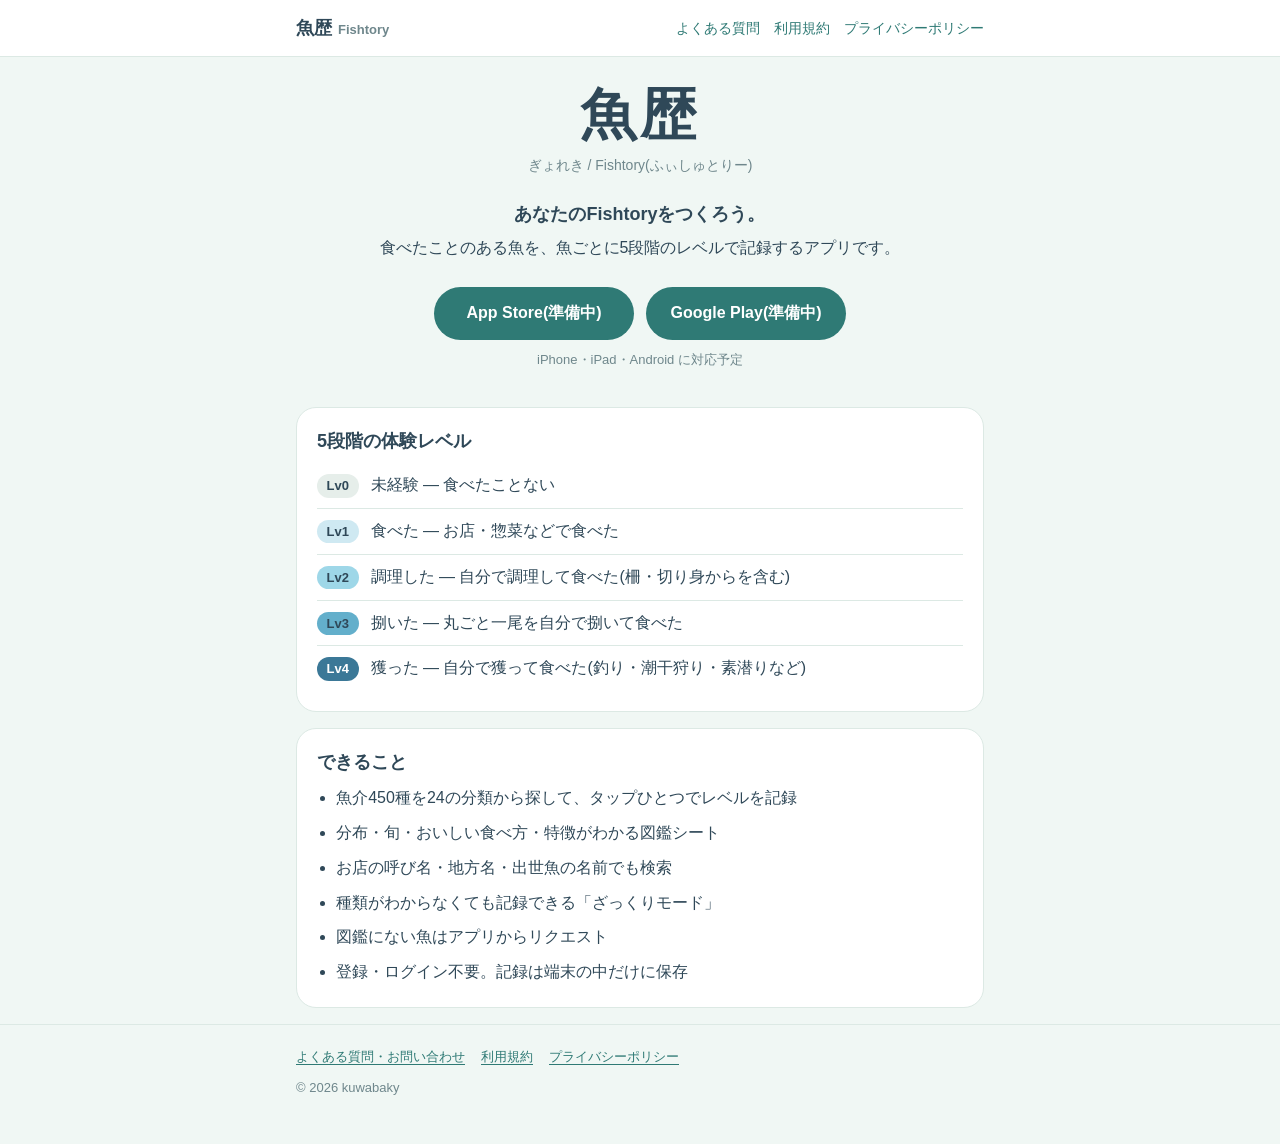
==== index.html @ 430a4dfd "魚歴の公開ページ(サポート・利用規約・プライバシーポリシー)を追加 Co-Authored-By: Claude Opus 5.5 <noreply@anthropic.com>" ====
<!doctype html>
<html lang="ja">
<head>
  <meta charset="utf-8">
  <meta name="viewport" content="width=device-width, initial-scale=1">
  <title>魚歴(Fishtory)</title>
  <meta name="description" content="食べたことのある魚を、魚ごとに5段階のレベルで記録するアプリ「魚歴(Fishtory)」の公式サイトです。">
  <meta name="theme-color" content="#f0f7f4" media="(prefers-color-scheme: light)">
  <meta name="theme-color" content="#13222a" media="(prefers-color-scheme: dark)">
  <link rel="stylesheet" href="style.css">
</head>
<body>
  <header class="site-header">
    <div class="wrap">
      <a class="brand" href="./">魚歴<small>Fishtory</small></a>
      <nav class="site-nav" aria-label="サイト内">
        <a href="support.html">よくある質問</a>
        <a href="terms.html">利用規約</a>
        <a href="privacy.html">プライバシーポリシー</a>
      </nav>
    </div>
  </header>

  <main class="wrap">
    <section class="hero">
      <p class="logo">魚歴</p>
      <p class="reading">ぎょれき / Fishtory(ふぃしゅとりー)</p>
      <p class="pitch">あなたのFishtoryをつくろう。</p>
      <p>食べたことのある魚を、魚ごとに5段階のレベルで記録するアプリです。</p>
      <div class="stores">
        <!-- 公開後にストアのURLへ差し替える -->
        <a class="store-link" href="#">App Store(準備中)</a>
        <a class="store-link" href="#">Google Play(準備中)</a>
      </div>
      <p class="note">iPhone・iPad・Android に対応予定</p>
    </section>

    <section class="card">
      <h2>5段階の体験レベル</h2>
      <ul class="levels">
        <li><span class="lv lv0">Lv0</span><span>未経験 — 食べたことない</span></li>
        <li><span class="lv lv1">Lv1</span><span>食べた — お店・惣菜などで食べた</span></li>
        <li><span class="lv lv2">Lv2</span><span>調理した — 自分で調理して食べた(柵・切り身からを含む)</span></li>
        <li><span class="lv lv3">Lv3</span><span>捌いた — 丸ごと一尾を自分で捌いて食べた</span></li>
        <li><span class="lv lv4">Lv4</span><span>獲った — 自分で獲って食べた(釣り・潮干狩り・素潜りなど)</span></li>
      </ul>
    </section>

    <section class="card">
      <h2>できること</h2>
      <ul class="features">
        <li>魚介450種を24の分類から探して、タップひとつでレベルを記録</li>
        <li>分布・旬・おいしい食べ方・特徴がわかる図鑑シート</li>
        <li>お店の呼び名・地方名・出世魚の名前でも検索</li>
        <li>種類がわからなくても記録できる「ざっくりモード」</li>
        <li>図鑑にない魚はアプリからリクエスト</li>
        <li>登録・ログイン不要。記録は端末の中だけに保存</li>
      </ul>
    </section>
  </main>

  <footer class="site-footer">
    <div class="wrap">
      <nav aria-label="フッター">
        <a href="support.html">よくある質問・お問い合わせ</a>
        <a href="terms.html">利用規約</a>
        <a href="privacy.html">プライバシーポリシー</a>
      </nav>
      <p>&copy; 2026 kuwabaky</p>
    </div>
  </footer>
</body>
</html>
---- style.css ----
/* 魚歴(Fishtory)サイト共通スタイル。配色はアプリの src/shared/theme.ts に合わせる。 */

:root {
  --bg: #f0f7f4;
  --surface: #ffffff;
  --ink: #2f4858;
  --sub: #6f878c;
  --border: #dce9e4;
  --primary: #2f7a75;
  --accent: #7fc8be;
  --soft: #e3f1ee;
  --radius: 20px;
  color-scheme: light dark;
}

@media (prefers-color-scheme: dark) {
  :root {
    --bg: #13222a;
    --surface: #1b2e37;
    --ink: #e4eeeb;
    --sub: #9bb0b4;
    --border: #2a424b;
    --primary: #7fc8be;
    --accent: #4fa6a0;
    --soft: #20383f;
  }
}

*,
*::before,
*::after {
  box-sizing: border-box;
}

html {
  -webkit-text-size-adjust: 100%;
}

body {
  margin: 0;
  background: var(--bg);
  color: var(--ink);
  font-family: -apple-system, BlinkMacSystemFont, "Hiragino Sans", "Hiragino Kaku Gothic ProN",
    "Noto Sans JP", "Yu Gothic UI", Meiryo, sans-serif;
  font-size: 16px;
  line-height: 1.8;
  overflow-wrap: anywhere;
}

a {
  color: var(--primary);
  text-underline-offset: 3px;
}

.wrap {
  max-width: 720px;
  margin: 0 auto;
  padding: 0 16px;
}

/* ヘッダー */
.site-header {
  border-bottom: 1px solid var(--border);
  background: var(--surface);
}

.site-header .wrap {
  display: flex;
  flex-wrap: wrap;
  align-items: center;
  justify-content: space-between;
  gap: 8px 16px;
  padding-top: 12px;
  padding-bottom: 12px;
}

.brand {
  color: var(--ink);
  font-weight: 800;
  font-size: 18px;
  text-decoration: none;
}

.brand small {
  color: var(--sub);
  font-weight: 600;
  font-size: 13px;
  margin-left: 6px;
}

.site-nav {
  display: flex;
  flex-wrap: wrap;
  gap: 4px 14px;
  font-size: 14px;
}

.site-nav a {
  text-decoration: none;
}

.site-nav a[aria-current="page"] {
  color: var(--ink);
  font-weight: 700;
}

/* 本文 */
main {
  padding: 32px 0 48px;
}

h1 {
  font-size: 26px;
  line-height: 1.4;
  margin: 0 0 8px;
}

h2 {
  font-size: 18px;
  line-height: 1.5;
  margin: 32px 0 8px;
}

p {
  margin: 0 0 12px;
}

.meta {
  color: var(--sub);
  font-size: 14px;
  margin-bottom: 24px;
}

.card {
  background: var(--surface);
  border: 1px solid var(--border);
  border-radius: var(--radius);
  padding: 20px;
  margin: 16px 0;
}

.card > h2:first-child {
  margin-top: 0;
}

.placeholder {
  background: var(--soft);
  border-radius: 6px;
  padding: 0 4px;
}

/* トップページ */
.hero {
  text-align: center;
  padding: 24px 0 8px;
}

.hero .logo {
  font-size: 56px;
  font-weight: 800;
  letter-spacing: 0.08em;
  margin: 0;
  line-height: 1.2;
}

.hero .reading {
  color: var(--sub);
  font-size: 14px;
  margin: 4px 0 20px;
}

.hero .pitch {
  font-size: 18px;
  font-weight: 700;
  margin-bottom: 4px;
}

.stores {
  display: flex;
  flex-wrap: wrap;
  justify-content: center;
  gap: 12px;
  margin: 24px 0 8px;
}

.store-link {
  display: inline-block;
  min-width: 200px;
  padding: 12px 20px;
  border-radius: 999px;
  background: var(--primary);
  color: var(--surface);
  font-weight: 700;
  text-align: center;
  text-decoration: none;
}

@media (prefers-color-scheme: dark) {
  .store-link {
    color: #13222a;
  }
}

.note {
  color: var(--sub);
  font-size: 13px;
}

.levels {
  list-style: none;
  padding: 0;
  margin: 0;
}

.levels li {
  display: flex;
  gap: 12px;
  align-items: baseline;
  padding: 8px 0;
  border-bottom: 1px solid var(--border);
}

.levels li:last-child {
  border-bottom: 0;
}

.lv {
  flex: none;
  display: inline-block;
  min-width: 3.2em;
  padding: 0 8px;
  border-radius: 999px;
  font-size: 13px;
  font-weight: 700;
  text-align: center;
  color: #2f4858;
}

.lv0 { background: #e6eeea; }
.lv1 { background: #cfe9f2; }
.lv2 { background: #9ed7e8; }
.lv3 { background: #63afcb; }
.lv4 { background: #3b7897; color: #ffffff; }

.features {
  padding-left: 1.2em;
  margin: 0;
}

.features li + li {
  margin-top: 6px;
}

/* よくある質問 */
.faq details {
  background: var(--surface);
  border: 1px solid var(--border);
  border-radius: var(--radius);
  padding: 14px 20px;
  margin: 12px 0;
}

.faq summary {
  cursor: pointer;
  font-weight: 700;
  list-style-position: outside;
}

.faq details[open] summary {
  margin-bottom: 8px;
}

/* フッター */
.site-footer {
  border-top: 1px solid var(--border);
  color: var(--sub);
  font-size: 13px;
  padding: 20px 0 32px;
}

.site-footer nav {
  display: flex;
  flex-wrap: wrap;
  gap: 4px 16px;
  margin-bottom: 8px;
}
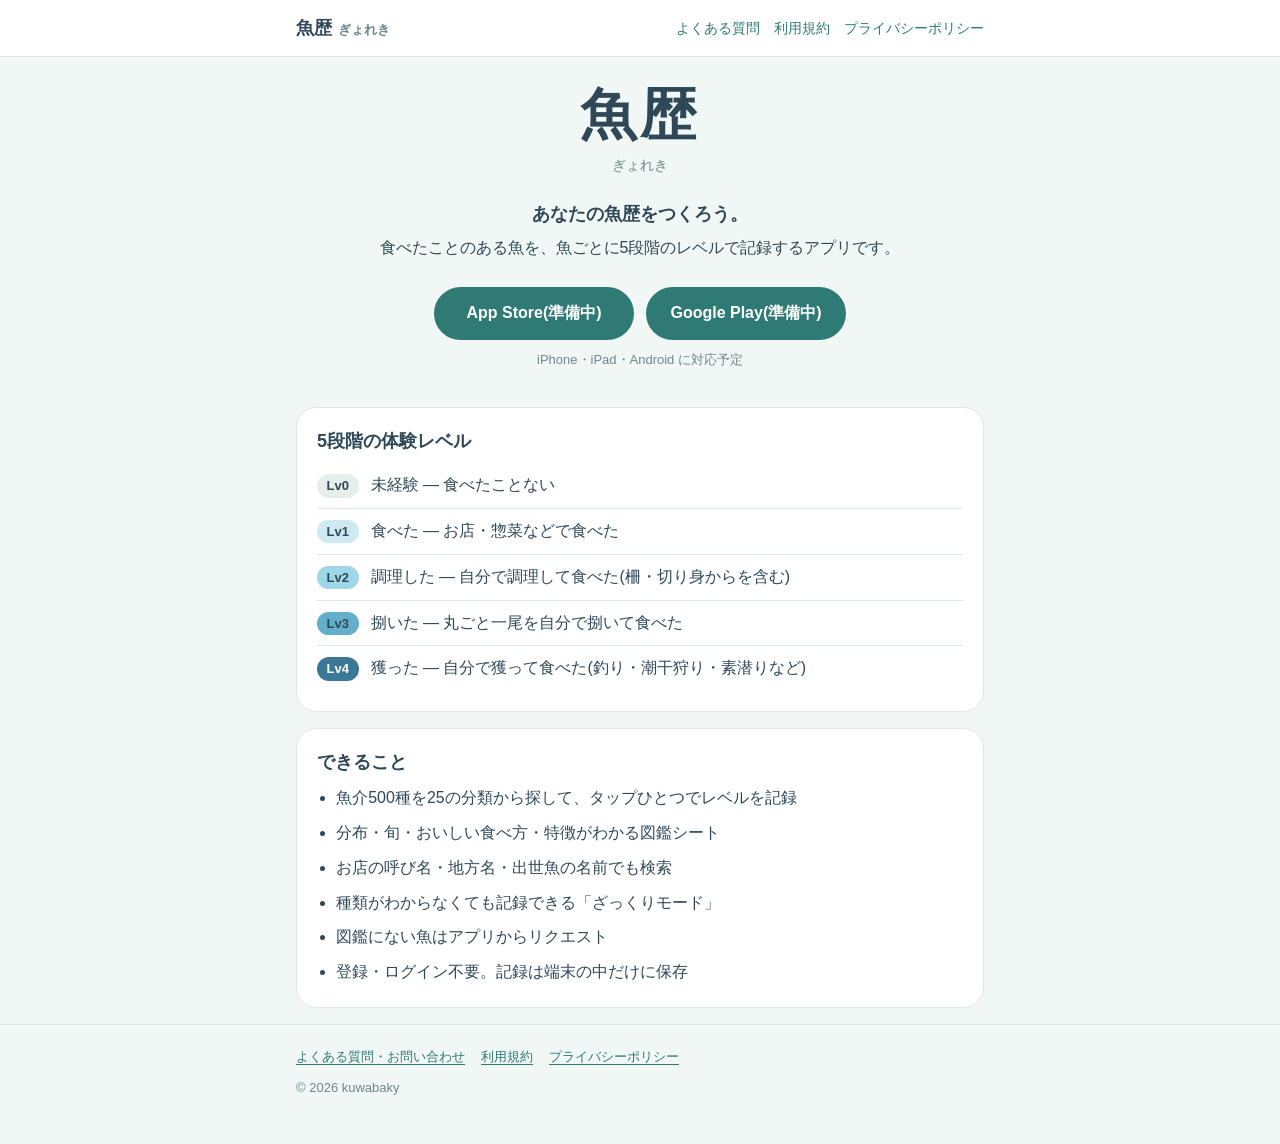
==== commit cda55504: "アプリ名を「ぎょれき」にし、プレミアムを月額・年額・買い切りの3プランに合わせて規約とよくある質問を更新 Co-Authored-By: Claude Opus 5.5 <noreply@anthro" ====
--- a/index.html
+++ b/index.html
@@ -3,8 +3,8 @@
 <head>
   <meta charset="utf-8">
   <meta name="viewport" content="width=device-width, initial-scale=1">
-  <title>魚歴(Fishtory)</title>
-  <meta name="description" content="食べたことのある魚を、魚ごとに5段階のレベルで記録するアプリ「魚歴(Fishtory)」の公式サイトです。">
+  <title>魚歴(ぎょれき)</title>
+  <meta name="description" content="食べたことのある魚を、魚ごとに5段階のレベルで記録するアプリ「魚歴(ぎょれき)」の公式サイトです。">
   <meta name="theme-color" content="#f0f7f4" media="(prefers-color-scheme: light)">
   <meta name="theme-color" content="#13222a" media="(prefers-color-scheme: dark)">
   <link rel="stylesheet" href="style.css">
@@ -12,7 +12,7 @@
 <body>
   <header class="site-header">
     <div class="wrap">
-      <a class="brand" href="./">魚歴<small>Fishtory</small></a>
+      <a class="brand" href="./">魚歴<small>ぎょれき</small></a>
       <nav class="site-nav" aria-label="サイト内">
         <a href="support.html">よくある質問</a>
         <a href="terms.html">利用規約</a>
@@ -24,8 +24,8 @@
   <main class="wrap">
     <section class="hero">
       <p class="logo">魚歴</p>
-      <p class="reading">ぎょれき / Fishtory(ふぃしゅとりー)</p>
-      <p class="pitch">あなたのFishtoryをつくろう。</p>
+      <p class="reading">ぎょれき</p>
+      <p class="pitch">あなたの魚歴をつくろう。</p>
       <p>食べたことのある魚を、魚ごとに5段階のレベルで記録するアプリです。</p>
       <div class="stores">
         <!-- 公開後にストアのURLへ差し替える -->
@@ -49,7 +49,7 @@
     <section class="card">
       <h2>できること</h2>
       <ul class="features">
-        <li>魚介450種を24の分類から探して、タップひとつでレベルを記録</li>
+        <li>魚介500種を25の分類から探して、タップひとつでレベルを記録</li>
         <li>分布・旬・おいしい食べ方・特徴がわかる図鑑シート</li>
         <li>お店の呼び名・地方名・出世魚の名前でも検索</li>
         <li>種類がわからなくても記録できる「ざっくりモード」</li>
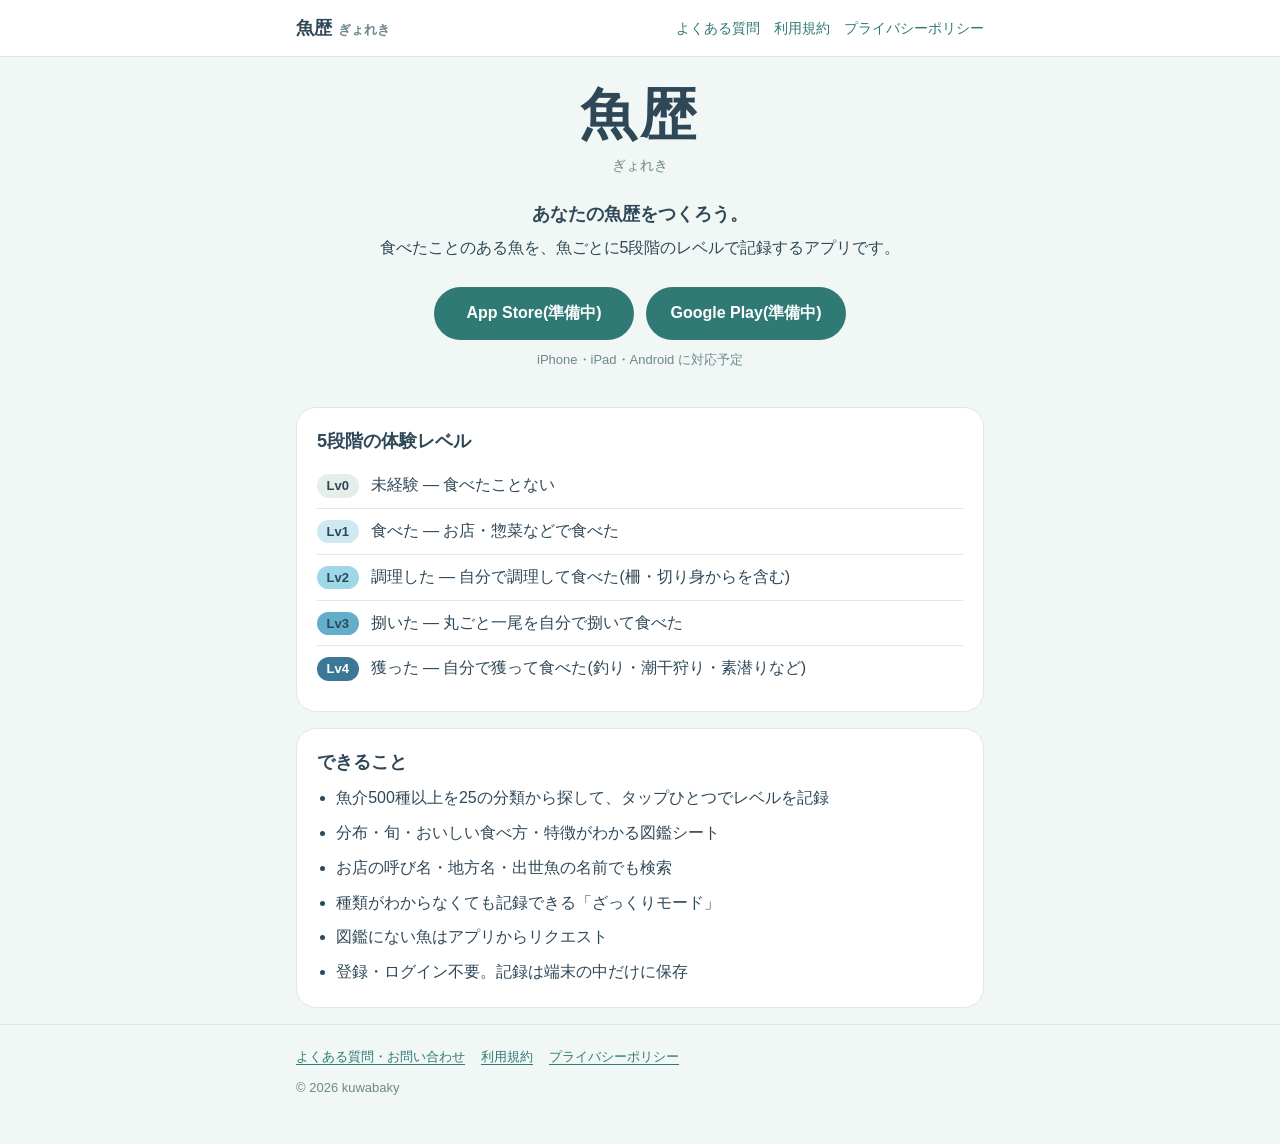
==== commit c71b0742: "サイトの URL を gyoreki に変えるのに合わせて旧称 Fishtory を消し、収録数を「500種以上」にする Co-Authored-By: Claude Opus 5.5 (1M con" ====
--- a/index.html
+++ b/index.html
@@ -49,7 +49,7 @@
     <section class="card">
       <h2>できること</h2>
       <ul class="features">
-        <li>魚介500種を25の分類から探して、タップひとつでレベルを記録</li>
+        <li>魚介500種以上を25の分類から探して、タップひとつでレベルを記録</li>
         <li>分布・旬・おいしい食べ方・特徴がわかる図鑑シート</li>
         <li>お店の呼び名・地方名・出世魚の名前でも検索</li>
         <li>種類がわからなくても記録できる「ざっくりモード」</li>
--- a/style.css
+++ b/style.css
@@ -1,4 +1,4 @@
-/* 魚歴(Fishtory)サイト共通スタイル。配色はアプリの src/shared/theme.ts に合わせる。 */
+/* 魚歴(ぎょれき)サイト共通スタイル。配色はアプリの src/shared/theme.ts に合わせる。 */
 
 :root {
   --bg: #f0f7f4;
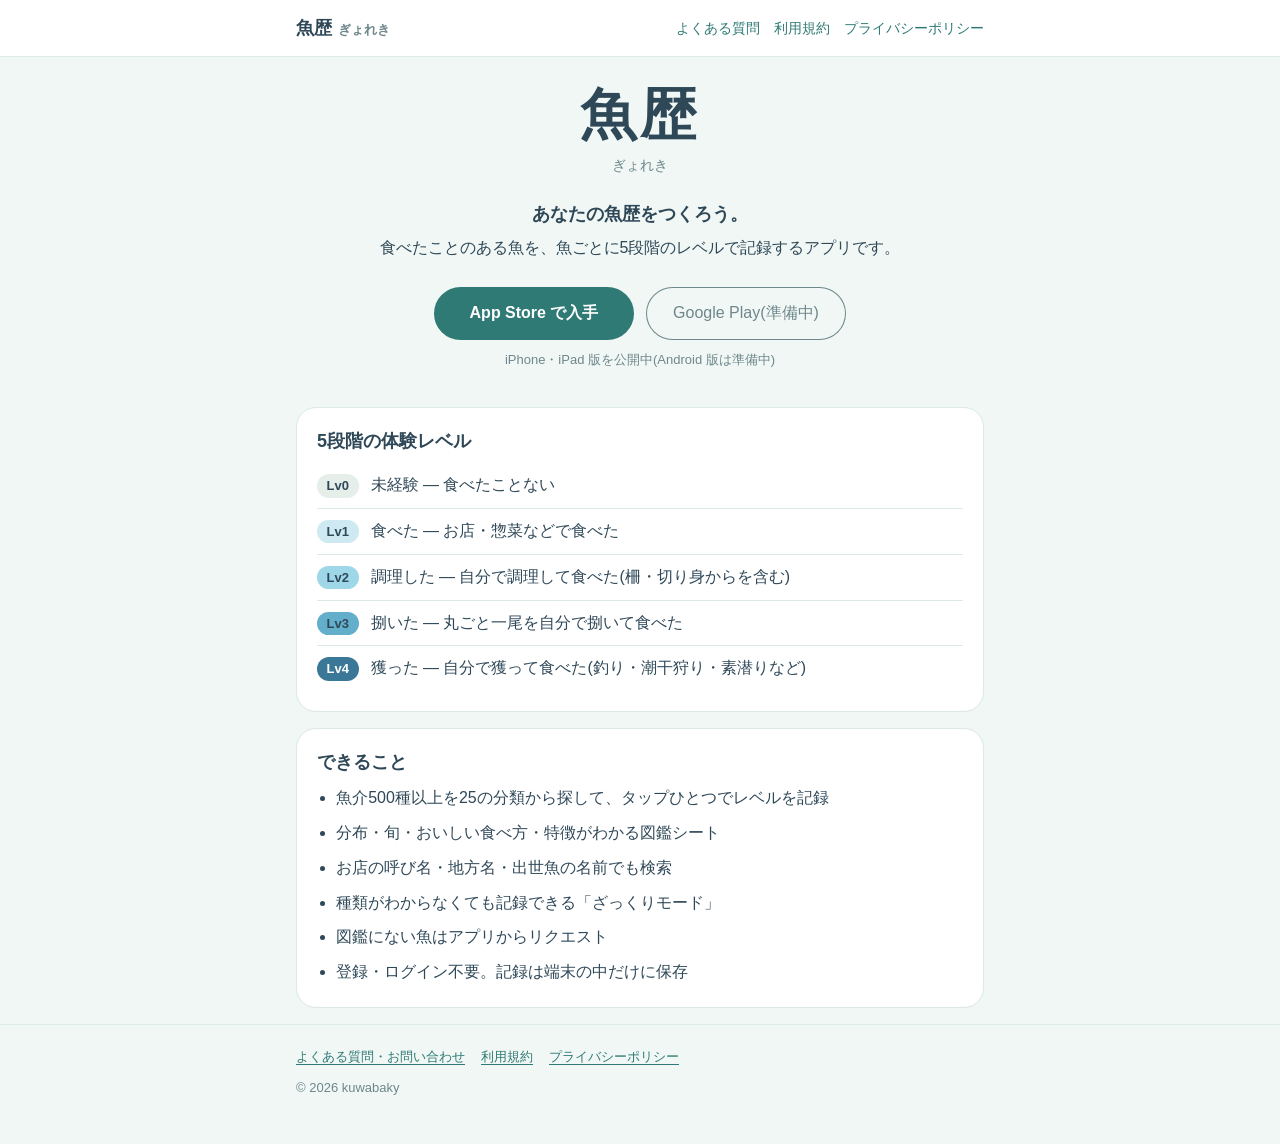
==== commit 921d6554: "App Store で公開したので、トップの App Store のボタンをストアのページへのリンクにする(Google Play は準備中のまま、押せない見た目にする) Co-Authored-By" ====
--- a/index.html
+++ b/index.html
@@ -28,11 +28,11 @@
       <p class="pitch">あなたの魚歴をつくろう。</p>
       <p>食べたことのある魚を、魚ごとに5段階のレベルで記録するアプリです。</p>
       <div class="stores">
-        <!-- 公開後にストアのURLへ差し替える -->
-        <a class="store-link" href="#">App Store(準備中)</a>
-        <a class="store-link" href="#">Google Play(準備中)</a>
+        <a class="store-link" href="https://apps.apple.com/jp/app/id6816183382">App Store で入手</a>
+        <!-- Android 版を公開したら Google Play の URL のリンクにする -->
+        <span class="store-link pending">Google Play(準備中)</span>
       </div>
-      <p class="note">iPhone・iPad・Android に対応予定</p>
+      <p class="note">iPhone・iPad 版を公開中(Android 版は準備中)</p>
     </section>
 
     <section class="card">
--- a/style.css
+++ b/style.css
@@ -201,6 +201,14 @@
   }
 }
 
+/* まだ公開していないストア(押せないことが分かるよう、塗りをやめて枠だけにする) */
+.store-link.pending {
+  background: transparent;
+  box-shadow: inset 0 0 0 1px var(--sub);
+  color: var(--sub);
+  font-weight: 400;
+}
+
 .note {
   color: var(--sub);
   font-size: 13px;
